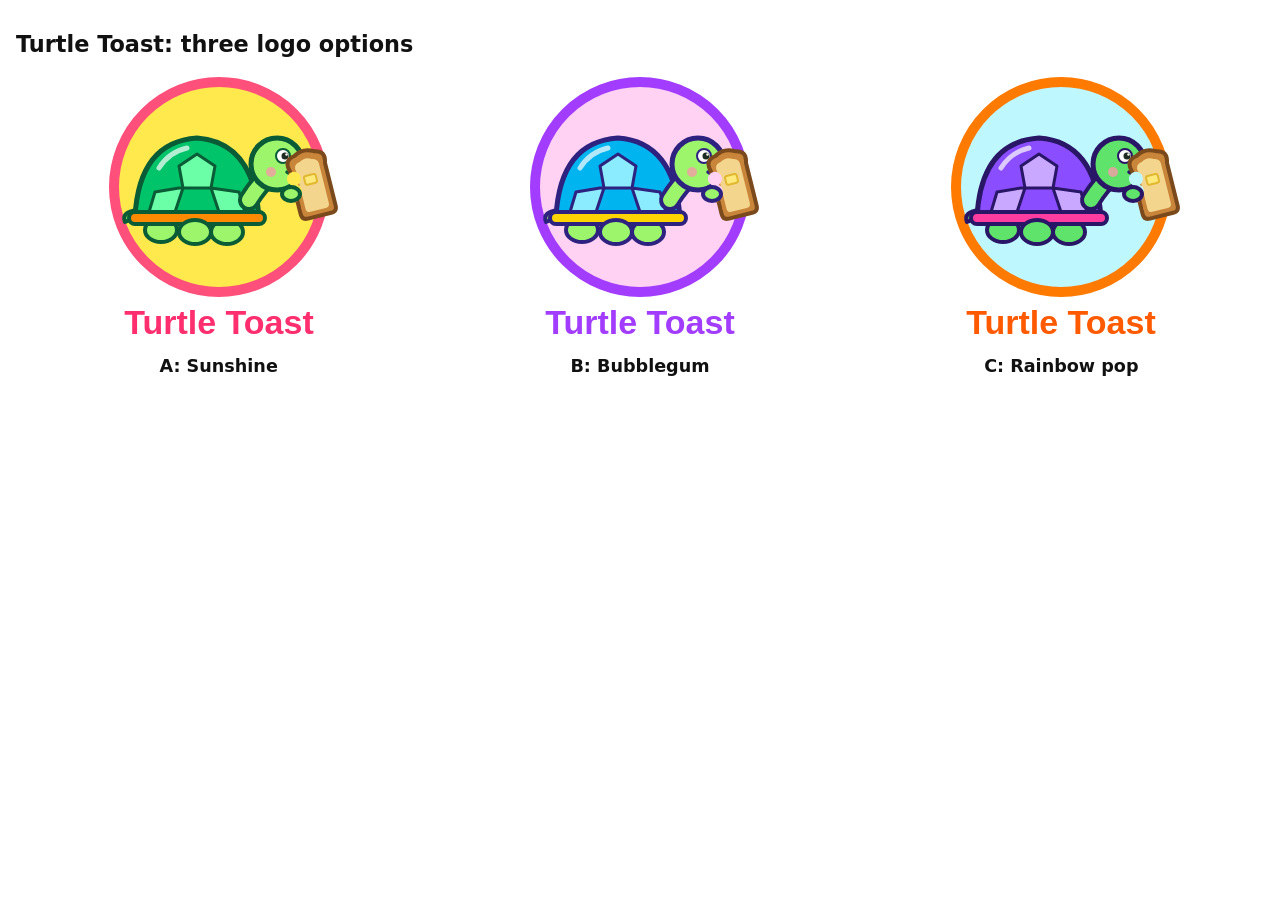
==== sketches/logo-options.html @ f9607ae1 "Add Turtle Toast logo options for the squad to choose from Co-Authored-By: Claude Opus 5.5 <noreply@" ====
<!doctype html><html lang="en"><head><meta charset="utf-8"><meta name="viewport" content="width=device-width,initial-scale=1"><title>Turtle Toast logo options</title>
<style>body{font-family:system-ui,sans-serif;background:#fff;color:#111;margin:0;padding:16px}h1{font-size:1.4rem}.row{display:flex;flex-wrap:wrap;gap:16px}figure{margin:0;flex:1 1 220px;text-align:center}img{width:100%;max-width:240px}figcaption{font-weight:700;font-size:1.1rem}</style></head>
<body><h1>Turtle Toast: three logo options</h1><div class="row">
<figure><svg style="width:100%;max-width:240px" xmlns="http://www.w3.org/2000/svg" viewBox="0 0 240 280" role="img" >
  <title>Option A, Sunshine: green turtle on yellow with pink ring</title>

  <!-- Background bubble -->
  <circle cx="120" cy="115" r="105" fill="#FFE94D"/>
  <circle cx="120" cy="115" r="105" fill="none" stroke="#FF4F7B" stroke-width="10"/>

  <!-- Back legs -->
  <ellipse cx="62" cy="158" rx="16" ry="12" fill="#9CF56B" stroke="#0A5C36" stroke-width="4"/>
  <ellipse cx="128" cy="160" rx="16" ry="12" fill="#9CF56B" stroke="#0A5C36" stroke-width="4"/>

  <!-- Little tail -->
  <path d="M38 138 Q22 140 26 150 Q34 146 44 146 Z" fill="#9CF56B" stroke="#0A5C36" stroke-width="4" stroke-linejoin="round"/>

  <!-- Shell -->
  <path d="M36 145 Q40 70 98 66 Q154 70 160 145 Z" fill="#00C46A" stroke="#0A5C36" stroke-width="5" stroke-linejoin="round"/>
  <!-- Shell pattern -->
  <path d="M98 82 L116 94 L112 116 L84 116 L80 94 Z" fill="#6BFFA8" stroke="#0A5C36" stroke-width="3" stroke-linejoin="round"/>
  <path d="M56 120 L80 116 L84 116 L76 140 L50 140 Z" fill="#6BFFA8" stroke="#0A5C36" stroke-width="3" stroke-linejoin="round"/>
  <path d="M112 116 L140 120 L146 140 L120 140 Z" fill="#6BFFA8" stroke="#0A5C36" stroke-width="3" stroke-linejoin="round"/>
  <!-- Shell rim -->
  <rect x="30" y="140" width="136" height="12" rx="6" fill="#FF8A00" stroke="#0A5C36" stroke-width="4"/>
  <!-- Shell shine -->
  <path d="M60 96 Q70 80 88 76" fill="none" stroke="#FFFFFF" stroke-width="5" stroke-linecap="round" opacity="0.7"/>

  <!-- Neck and head -->
  <path d="M150 128 Q160 112 170 104" fill="none" stroke="#0A5C36" stroke-width="22" stroke-linecap="round"/>
  <path d="M150 128 Q160 112 170 104" fill="none" stroke="#9CF56B" stroke-width="14" stroke-linecap="round"/>
  <circle cx="178" cy="92" r="26" fill="#9CF56B" stroke="#0A5C36" stroke-width="5"/>
  <!-- Eye -->
  <circle cx="184" cy="84" r="7" fill="#FFFFFF" stroke="#0A5C36" stroke-width="2"/>
  <circle cx="186" cy="84" r="3.5" fill="#1E2B22"/>
  <circle cx="187.5" cy="82.5" r="1.2" fill="#FFFFFF"/>
  <!-- Cheek -->
  <circle cx="172" cy="100" r="5" fill="#F59BA8" opacity="0.8"/>
  <!-- Happy munching mouth -->
  <path d="M188 100 Q196 106 202 98" fill="none" stroke="#0A5C36" stroke-width="3.5" stroke-linecap="round"/>

  <!-- Toast (with a bite out of it) -->
  <g transform="rotate(-14 208 118)">
    <path d="M196 96
             Q192 84 204 82 Q214 76 224 82 Q236 84 232 96
             L232 140 Q232 146 226 146 L202 146 Q196 146 196 140 Z"
          fill="#C9853A" stroke="#7A4A1C" stroke-width="4" stroke-linejoin="round"/>
    <path d="M202 98 Q200 90 208 89 Q214 85 220 89 Q227 90 226 98 L226 136 Q226 140 222 140 L206 140 Q202 140 202 136 Z"
          fill="#F4D58D"/>
    <!-- Bite -->
    <circle cx="198" cy="104" r="7" fill="#FFE94D"/>
    <circle cx="197" cy="116" r="6" fill="#FFE94D"/>
    <!-- Butter -->
    <rect x="208" y="104" width="12" height="9" rx="2" fill="#FFE97A" stroke="#E0B832" stroke-width="2"/>
    <!-- Crumbs -->
  </g>
  <circle cx="196" cy="128" r="2.5" fill="#C9853A"/>
  <circle cx="204" cy="136" r="2" fill="#C9853A"/>

  <!-- Front feet holding the toast -->
  <ellipse cx="192" cy="122" rx="9" ry="7" fill="#9CF56B" stroke="#0A5C36" stroke-width="4"/>
  <ellipse cx="96" cy="160" rx="16" ry="12" fill="#9CF56B" stroke="#0A5C36" stroke-width="4"/>

  <!-- Name -->
  <text x="120" y="262" text-anchor="middle"
        font-family="'Comic Sans MS', 'Chalkboard SE', 'Trebuchet MS', sans-serif"
        font-size="34" font-weight="700" fill="#FF2E6E">Turtle Toast</text>
</svg>
<figcaption>A: Sunshine</figcaption></figure>
<figure><svg style="width:100%;max-width:240px" xmlns="http://www.w3.org/2000/svg" viewBox="0 0 240 280" role="img" >
  <title>Option B, Bubblegum: blue turtle on pink with purple ring</title>

  <!-- Background bubble -->
  <circle cx="120" cy="115" r="105" fill="#FFD1F2"/>
  <circle cx="120" cy="115" r="105" fill="none" stroke="#A23CFF" stroke-width="10"/>

  <!-- Back legs -->
  <ellipse cx="62" cy="158" rx="16" ry="12" fill="#9CF56B" stroke="#2E2280" stroke-width="4"/>
  <ellipse cx="128" cy="160" rx="16" ry="12" fill="#9CF56B" stroke="#2E2280" stroke-width="4"/>

  <!-- Little tail -->
  <path d="M38 138 Q22 140 26 150 Q34 146 44 146 Z" fill="#9CF56B" stroke="#2E2280" stroke-width="4" stroke-linejoin="round"/>

  <!-- Shell -->
  <path d="M36 145 Q40 70 98 66 Q154 70 160 145 Z" fill="#00B4F0" stroke="#2E2280" stroke-width="5" stroke-linejoin="round"/>
  <!-- Shell pattern -->
  <path d="M98 82 L116 94 L112 116 L84 116 L80 94 Z" fill="#8BEBFF" stroke="#2E2280" stroke-width="3" stroke-linejoin="round"/>
  <path d="M56 120 L80 116 L84 116 L76 140 L50 140 Z" fill="#8BEBFF" stroke="#2E2280" stroke-width="3" stroke-linejoin="round"/>
  <path d="M112 116 L140 120 L146 140 L120 140 Z" fill="#8BEBFF" stroke="#2E2280" stroke-width="3" stroke-linejoin="round"/>
  <!-- Shell rim -->
  <rect x="30" y="140" width="136" height="12" rx="6" fill="#FFD400" stroke="#2E2280" stroke-width="4"/>
  <!-- Shell shine -->
  <path d="M60 96 Q70 80 88 76" fill="none" stroke="#FFFFFF" stroke-width="5" stroke-linecap="round" opacity="0.7"/>

  <!-- Neck and head -->
  <path d="M150 128 Q160 112 170 104" fill="none" stroke="#2E2280" stroke-width="22" stroke-linecap="round"/>
  <path d="M150 128 Q160 112 170 104" fill="none" stroke="#9CF56B" stroke-width="14" stroke-linecap="round"/>
  <circle cx="178" cy="92" r="26" fill="#9CF56B" stroke="#2E2280" stroke-width="5"/>
  <!-- Eye -->
  <circle cx="184" cy="84" r="7" fill="#FFFFFF" stroke="#2E2280" stroke-width="2"/>
  <circle cx="186" cy="84" r="3.5" fill="#1E2B22"/>
  <circle cx="187.5" cy="82.5" r="1.2" fill="#FFFFFF"/>
  <!-- Cheek -->
  <circle cx="172" cy="100" r="5" fill="#F59BA8" opacity="0.8"/>
  <!-- Happy munching mouth -->
  <path d="M188 100 Q196 106 202 98" fill="none" stroke="#2E2280" stroke-width="3.5" stroke-linecap="round"/>

  <!-- Toast (with a bite out of it) -->
  <g transform="rotate(-14 208 118)">
    <path d="M196 96
             Q192 84 204 82 Q214 76 224 82 Q236 84 232 96
             L232 140 Q232 146 226 146 L202 146 Q196 146 196 140 Z"
          fill="#C9853A" stroke="#7A4A1C" stroke-width="4" stroke-linejoin="round"/>
    <path d="M202 98 Q200 90 208 89 Q214 85 220 89 Q227 90 226 98 L226 136 Q226 140 222 140 L206 140 Q202 140 202 136 Z"
          fill="#F4D58D"/>
    <!-- Bite -->
    <circle cx="198" cy="104" r="7" fill="#FFD1F2"/>
    <circle cx="197" cy="116" r="6" fill="#FFD1F2"/>
    <!-- Butter -->
    <rect x="208" y="104" width="12" height="9" rx="2" fill="#FFE97A" stroke="#E0B832" stroke-width="2"/>
    <!-- Crumbs -->
  </g>
  <circle cx="196" cy="128" r="2.5" fill="#C9853A"/>
  <circle cx="204" cy="136" r="2" fill="#C9853A"/>

  <!-- Front feet holding the toast -->
  <ellipse cx="192" cy="122" rx="9" ry="7" fill="#9CF56B" stroke="#2E2280" stroke-width="4"/>
  <ellipse cx="96" cy="160" rx="16" ry="12" fill="#9CF56B" stroke="#2E2280" stroke-width="4"/>

  <!-- Name -->
  <text x="120" y="262" text-anchor="middle"
        font-family="'Comic Sans MS', 'Chalkboard SE', 'Trebuchet MS', sans-serif"
        font-size="34" font-weight="700" fill="#A23CFF">Turtle Toast</text>
</svg>
<figcaption>B: Bubblegum</figcaption></figure>
<figure><svg style="width:100%;max-width:240px" xmlns="http://www.w3.org/2000/svg" viewBox="0 0 240 280" role="img" >
  <title>Option C, Rainbow pop: purple turtle on light blue with orange ring</title>

  <!-- Background bubble -->
  <circle cx="120" cy="115" r="105" fill="#BFF7FF"/>
  <circle cx="120" cy="115" r="105" fill="none" stroke="#FF7A00" stroke-width="10"/>

  <!-- Back legs -->
  <ellipse cx="62" cy="158" rx="16" ry="12" fill="#5FE36A" stroke="#2A1666" stroke-width="4"/>
  <ellipse cx="128" cy="160" rx="16" ry="12" fill="#5FE36A" stroke="#2A1666" stroke-width="4"/>

  <!-- Little tail -->
  <path d="M38 138 Q22 140 26 150 Q34 146 44 146 Z" fill="#5FE36A" stroke="#2A1666" stroke-width="4" stroke-linejoin="round"/>

  <!-- Shell -->
  <path d="M36 145 Q40 70 98 66 Q154 70 160 145 Z" fill="#8A4DFF" stroke="#2A1666" stroke-width="5" stroke-linejoin="round"/>
  <!-- Shell pattern -->
  <path d="M98 82 L116 94 L112 116 L84 116 L80 94 Z" fill="#C9A8FF" stroke="#2A1666" stroke-width="3" stroke-linejoin="round"/>
  <path d="M56 120 L80 116 L84 116 L76 140 L50 140 Z" fill="#C9A8FF" stroke="#2A1666" stroke-width="3" stroke-linejoin="round"/>
  <path d="M112 116 L140 120 L146 140 L120 140 Z" fill="#C9A8FF" stroke="#2A1666" stroke-width="3" stroke-linejoin="round"/>
  <!-- Shell rim -->
  <rect x="30" y="140" width="136" height="12" rx="6" fill="#FF3DA0" stroke="#2A1666" stroke-width="4"/>
  <!-- Shell shine -->
  <path d="M60 96 Q70 80 88 76" fill="none" stroke="#FFFFFF" stroke-width="5" stroke-linecap="round" opacity="0.7"/>

  <!-- Neck and head -->
  <path d="M150 128 Q160 112 170 104" fill="none" stroke="#2A1666" stroke-width="22" stroke-linecap="round"/>
  <path d="M150 128 Q160 112 170 104" fill="none" stroke="#5FE36A" stroke-width="14" stroke-linecap="round"/>
  <circle cx="178" cy="92" r="26" fill="#5FE36A" stroke="#2A1666" stroke-width="5"/>
  <!-- Eye -->
  <circle cx="184" cy="84" r="7" fill="#FFFFFF" stroke="#2A1666" stroke-width="2"/>
  <circle cx="186" cy="84" r="3.5" fill="#1E2B22"/>
  <circle cx="187.5" cy="82.5" r="1.2" fill="#FFFFFF"/>
  <!-- Cheek -->
  <circle cx="172" cy="100" r="5" fill="#F59BA8" opacity="0.8"/>
  <!-- Happy munching mouth -->
  <path d="M188 100 Q196 106 202 98" fill="none" stroke="#2A1666" stroke-width="3.5" stroke-linecap="round"/>

  <!-- Toast (with a bite out of it) -->
  <g transform="rotate(-14 208 118)">
    <path d="M196 96
             Q192 84 204 82 Q214 76 224 82 Q236 84 232 96
             L232 140 Q232 146 226 146 L202 146 Q196 146 196 140 Z"
          fill="#C9853A" stroke="#7A4A1C" stroke-width="4" stroke-linejoin="round"/>
    <path d="M202 98 Q200 90 208 89 Q214 85 220 89 Q227 90 226 98 L226 136 Q226 140 222 140 L206 140 Q202 140 202 136 Z"
          fill="#F4D58D"/>
    <!-- Bite -->
    <circle cx="198" cy="104" r="7" fill="#BFF7FF"/>
    <circle cx="197" cy="116" r="6" fill="#BFF7FF"/>
    <!-- Butter -->
    <rect x="208" y="104" width="12" height="9" rx="2" fill="#FFE97A" stroke="#E0B832" stroke-width="2"/>
    <!-- Crumbs -->
  </g>
  <circle cx="196" cy="128" r="2.5" fill="#C9853A"/>
  <circle cx="204" cy="136" r="2" fill="#C9853A"/>

  <!-- Front feet holding the toast -->
  <ellipse cx="192" cy="122" rx="9" ry="7" fill="#5FE36A" stroke="#2A1666" stroke-width="4"/>
  <ellipse cx="96" cy="160" rx="16" ry="12" fill="#5FE36A" stroke="#2A1666" stroke-width="4"/>

  <!-- Name -->
  <text x="120" y="262" text-anchor="middle"
        font-family="'Comic Sans MS', 'Chalkboard SE', 'Trebuchet MS', sans-serif"
        font-size="34" font-weight="700" fill="#FF5A00">Turtle Toast</text>
</svg>
<figcaption>C: Rainbow pop</figcaption></figure>
</div></body></html>
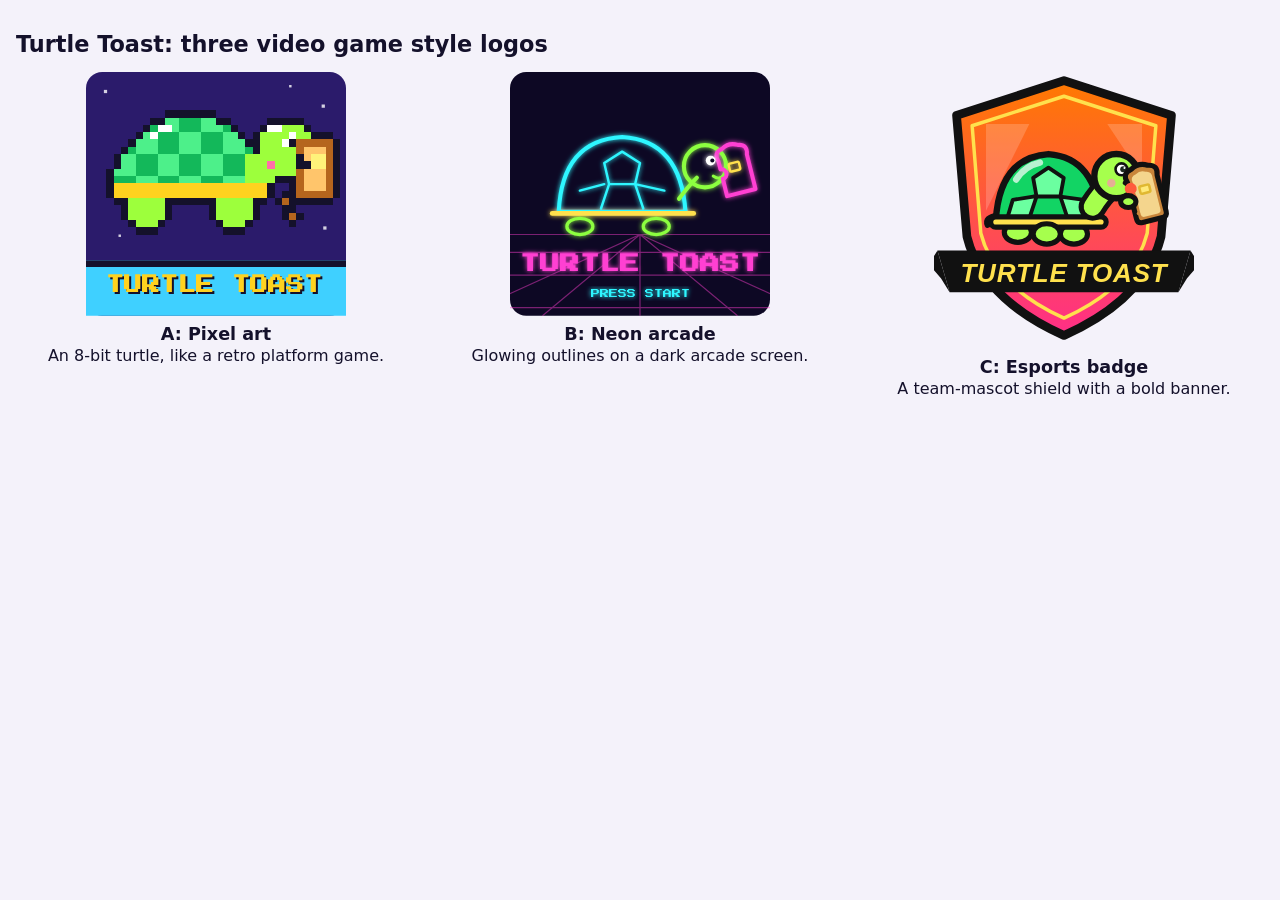
==== commit b843b7d7: "Add three video game style Turtle Toast logo options Co-Authored-By: Claude Opus 5.5 <noreply@anthro" ====
--- a/sketches/logo-options.html
+++ b/sketches/logo-options.html
@@ -1,202 +1,92 @@
 <!doctype html><html lang="en"><head><meta charset="utf-8"><meta name="viewport" content="width=device-width,initial-scale=1"><title>Turtle Toast logo options</title>
-<style>body{font-family:system-ui,sans-serif;background:#fff;color:#111;margin:0;padding:16px}h1{font-size:1.4rem}.row{display:flex;flex-wrap:wrap;gap:16px}figure{margin:0;flex:1 1 220px;text-align:center}img{width:100%;max-width:240px}figcaption{font-weight:700;font-size:1.1rem}</style></head>
-<body><h1>Turtle Toast: three logo options</h1><div class="row">
-<figure><svg style="width:100%;max-width:240px" xmlns="http://www.w3.org/2000/svg" viewBox="0 0 240 280" role="img" >
-  <title>Option A, Sunshine: green turtle on yellow with pink ring</title>
-
-  <!-- Background bubble -->
-  <circle cx="120" cy="115" r="105" fill="#FFE94D"/>
-  <circle cx="120" cy="115" r="105" fill="none" stroke="#FF4F7B" stroke-width="10"/>
-
-  <!-- Back legs -->
-  <ellipse cx="62" cy="158" rx="16" ry="12" fill="#9CF56B" stroke="#0A5C36" stroke-width="4"/>
-  <ellipse cx="128" cy="160" rx="16" ry="12" fill="#9CF56B" stroke="#0A5C36" stroke-width="4"/>
+<link rel="stylesheet" href="https://fonts.googleapis.com/css2?family=Press+Start+2P&display=swap">
+<style>body{font-family:system-ui,sans-serif;background:#F4F2FA;color:#14112B;margin:0;padding:16px}h1{font-size:1.4rem}.row{display:flex;flex-wrap:wrap;gap:24px}figure{margin:0;flex:1 1 240px;display:flex;flex-direction:column;align-items:center;gap:8px;text-align:center}figcaption{display:flex;flex-direction:column;gap:2px}figcaption strong{font-size:1.1rem}</style></head>
+<body><h1>Turtle Toast: three video game style logos</h1><div class="row"><figure><svg style="width:100%;max-width:260px;height:auto" xmlns="http://www.w3.org/2000/svg" viewBox="0 0 320 300" role="img"><title>Turtle Toast, pixel art: an 8-bit turtle eating toast</title>
+<rect width="320" height="300" rx="20" fill="#2B1B6B"/>
+<g fill="#FFFFFF" opacity="0.8"><rect x="22" y="22" width="4" height="4"/><rect x="290" y="40" width="4" height="4"/><rect x="250" y="16" width="3" height="3"/><rect x="40" y="200" width="3" height="3"/><rect x="292" y="190" width="4" height="4"/></g>
+<rect x="0" y="232" width="320" height="68" rx="0" fill="#3FD0FF"/><rect x="0" y="232" width="320" height="8" fill="#14112B"/>
+<g shape-rendering="crispEdges"><rect x="97" y="47" width="9" height="9" fill="#14112B"/><rect x="106" y="47" width="9" height="9" fill="#14112B"/><rect x="115" y="47" width="9" height="9" fill="#14112B"/><rect x="124" y="47" width="9" height="9" fill="#14112B"/><rect x="133" y="47" width="9" height="9" fill="#14112B"/><rect x="142" y="47" width="9" height="9" fill="#14112B"/><rect x="151" y="47" width="9" height="9" fill="#14112B"/><rect x="79" y="56" width="9" height="9" fill="#14112B"/><rect x="88" y="56" width="9" height="9" fill="#14112B"/><rect x="97" y="56" width="9" height="9" fill="#4DF08A"/><rect x="106" y="56" width="9" height="9" fill="#4DF08A"/><rect x="115" y="56" width="9" height="9" fill="#13B85A"/><rect x="124" y="56" width="9" height="9" fill="#13B85A"/><rect x="133" y="56" width="9" height="9" fill="#13B85A"/><rect x="142" y="56" width="9" height="9" fill="#4DF08A"/><rect x="151" y="56" width="9" height="9" fill="#4DF08A"/><rect x="160" y="56" width="9" height="9" fill="#14112B"/><rect x="169" y="56" width="9" height="9" fill="#14112B"/><rect x="223" y="56" width="9" height="9" fill="#14112B"/><rect x="232" y="56" width="9" height="9" fill="#14112B"/><rect x="241" y="56" width="9" height="9" fill="#14112B"/><rect x="250" y="56" width="9" height="9" fill="#14112B"/><rect x="259" y="56" width="9" height="9" fill="#14112B"/><rect x="70" y="65" width="9" height="9" fill="#14112B"/><rect x="79" y="65" width="9" height="9" fill="#13B85A"/><rect x="88" y="65" width="9" height="9" fill="#FFFFFF"/><rect x="97" y="65" width="9" height="9" fill="#FFFFFF"/><rect x="106" y="65" width="9" height="9" fill="#4DF08A"/><rect x="115" y="65" width="9" height="9" fill="#13B85A"/><rect x="124" y="65" width="9" height="9" fill="#13B85A"/><rect x="133" y="65" width="9" height="9" fill="#13B85A"/><rect x="142" y="65" width="9" height="9" fill="#4DF08A"/><rect x="151" y="65" width="9" height="9" fill="#4DF08A"/><rect x="160" y="65" width="9" height="9" fill="#4DF08A"/><rect x="169" y="65" width="9" height="9" fill="#13B85A"/><rect x="178" y="65" width="9" height="9" fill="#14112B"/><rect x="214" y="65" width="9" height="9" fill="#14112B"/><rect x="223" y="65" width="9" height="9" fill="#FFFFFF"/><rect x="232" y="65" width="9" height="9" fill="#FFFFFF"/><rect x="241" y="65" width="9" height="9" fill="#9DFF3C"/><rect x="250" y="65" width="9" height="9" fill="#9DFF3C"/><rect x="259" y="65" width="9" height="9" fill="#9DFF3C"/><rect x="268" y="65" width="9" height="9" fill="#14112B"/><rect x="61" y="74" width="9" height="9" fill="#14112B"/><rect x="70" y="74" width="9" height="9" fill="#4DF08A"/><rect x="79" y="74" width="9" height="9" fill="#FFFFFF"/><rect x="88" y="74" width="9" height="9" fill="#13B85A"/><rect x="97" y="74" width="9" height="9" fill="#13B85A"/><rect x="106" y="74" width="9" height="9" fill="#13B85A"/><rect x="115" y="74" width="9" height="9" fill="#4DF08A"/><rect x="124" y="74" width="9" height="9" fill="#4DF08A"/><rect x="133" y="74" width="9" height="9" fill="#4DF08A"/><rect x="142" y="74" width="9" height="9" fill="#13B85A"/><rect x="151" y="74" width="9" height="9" fill="#13B85A"/><rect x="160" y="74" width="9" height="9" fill="#13B85A"/><rect x="169" y="74" width="9" height="9" fill="#4DF08A"/><rect x="178" y="74" width="9" height="9" fill="#4DF08A"/><rect x="187" y="74" width="9" height="9" fill="#14112B"/><rect x="205" y="74" width="9" height="9" fill="#14112B"/><rect x="214" y="74" width="9" height="9" fill="#9DFF3C"/><rect x="223" y="74" width="9" height="9" fill="#9DFF3C"/><rect x="232" y="74" width="9" height="9" fill="#9DFF3C"/><rect x="241" y="74" width="9" height="9" fill="#9DFF3C"/><rect x="250" y="74" width="9" height="9" fill="#FFFFFF"/><rect x="259" y="74" width="9" height="9" fill="#9DFF3C"/><rect x="268" y="74" width="9" height="9" fill="#9DFF3C"/><rect x="277" y="74" width="9" height="9" fill="#14112B"/><rect x="286" y="74" width="9" height="9" fill="#14112B"/><rect x="295" y="74" width="9" height="9" fill="#14112B"/><rect x="52" y="83" width="9" height="9" fill="#14112B"/><rect x="61" y="83" width="9" height="9" fill="#4DF08A"/><rect x="70" y="83" width="9" height="9" fill="#4DF08A"/><rect x="79" y="83" width="9" height="9" fill="#4DF08A"/><rect x="88" y="83" width="9" height="9" fill="#13B85A"/><rect x="97" y="83" width="9" height="9" fill="#13B85A"/><rect x="106" y="83" width="9" height="9" fill="#13B85A"/><rect x="115" y="83" width="9" height="9" fill="#4DF08A"/><rect x="124" y="83" width="9" height="9" fill="#4DF08A"/><rect x="133" y="83" width="9" height="9" fill="#4DF08A"/><rect x="142" y="83" width="9" height="9" fill="#13B85A"/><rect x="151" y="83" width="9" height="9" fill="#13B85A"/><rect x="160" y="83" width="9" height="9" fill="#13B85A"/><rect x="169" y="83" width="9" height="9" fill="#4DF08A"/><rect x="178" y="83" width="9" height="9" fill="#4DF08A"/><rect x="187" y="83" width="9" height="9" fill="#4DF08A"/><rect x="196" y="83" width="9" height="9" fill="#14112B"/><rect x="205" y="83" width="9" height="9" fill="#14112B"/><rect x="214" y="83" width="9" height="9" fill="#9DFF3C"/><rect x="223" y="83" width="9" height="9" fill="#9DFF3C"/><rect x="232" y="83" width="9" height="9" fill="#9DFF3C"/><rect x="241" y="83" width="9" height="9" fill="#FFFFFF"/><rect x="250" y="83" width="9" height="9" fill="#14112B"/><rect x="259" y="83" width="9" height="9" fill="#B5651D"/><rect x="268" y="83" width="9" height="9" fill="#B5651D"/><rect x="277" y="83" width="9" height="9" fill="#B5651D"/><rect x="286" y="83" width="9" height="9" fill="#B5651D"/><rect x="295" y="83" width="9" height="9" fill="#B5651D"/><rect x="304" y="83" width="9" height="9" fill="#14112B"/><rect x="43" y="92" width="9" height="9" fill="#14112B"/><rect x="52" y="92" width="9" height="9" fill="#13B85A"/><rect x="61" y="92" width="9" height="9" fill="#4DF08A"/><rect x="70" y="92" width="9" height="9" fill="#4DF08A"/><rect x="79" y="92" width="9" height="9" fill="#4DF08A"/><rect x="88" y="92" width="9" height="9" fill="#13B85A"/><rect x="97" y="92" width="9" height="9" fill="#13B85A"/><rect x="106" y="92" width="9" height="9" fill="#13B85A"/><rect x="115" y="92" width="9" height="9" fill="#4DF08A"/><rect x="124" y="92" width="9" height="9" fill="#4DF08A"/><rect x="133" y="92" width="9" height="9" fill="#4DF08A"/><rect x="142" y="92" width="9" height="9" fill="#13B85A"/><rect x="151" y="92" width="9" height="9" fill="#13B85A"/><rect x="160" y="92" width="9" height="9" fill="#13B85A"/><rect x="169" y="92" width="9" height="9" fill="#4DF08A"/><rect x="178" y="92" width="9" height="9" fill="#4DF08A"/><rect x="187" y="92" width="9" height="9" fill="#4DF08A"/><rect x="196" y="92" width="9" height="9" fill="#13B85A"/><rect x="205" y="92" width="9" height="9" fill="#14112B"/><rect x="214" y="92" width="9" height="9" fill="#9DFF3C"/><rect x="223" y="92" width="9" height="9" fill="#9DFF3C"/><rect x="232" y="92" width="9" height="9" fill="#9DFF3C"/><rect x="241" y="92" width="9" height="9" fill="#9DFF3C"/><rect x="250" y="92" width="9" height="9" fill="#9DFF3C"/><rect x="259" y="92" width="9" height="9" fill="#B5651D"/><rect x="268" y="92" width="9" height="9" fill="#FFC56B"/><rect x="277" y="92" width="9" height="9" fill="#FFC56B"/><rect x="286" y="92" width="9" height="9" fill="#FFC56B"/><rect x="295" y="92" width="9" height="9" fill="#B5651D"/><rect x="304" y="92" width="9" height="9" fill="#14112B"/><rect x="34" y="101" width="9" height="9" fill="#14112B"/><rect x="43" y="101" width="9" height="9" fill="#4DF08A"/><rect x="52" y="101" width="9" height="9" fill="#4DF08A"/><rect x="61" y="101" width="9" height="9" fill="#13B85A"/><rect x="70" y="101" width="9" height="9" fill="#13B85A"/><rect x="79" y="101" width="9" height="9" fill="#13B85A"/><rect x="88" y="101" width="9" height="9" fill="#4DF08A"/><rect x="97" y="101" width="9" height="9" fill="#4DF08A"/><rect x="106" y="101" width="9" height="9" fill="#4DF08A"/><rect x="115" y="101" width="9" height="9" fill="#13B85A"/><rect x="124" y="101" width="9" height="9" fill="#13B85A"/><rect x="133" y="101" width="9" height="9" fill="#13B85A"/><rect x="142" y="101" width="9" height="9" fill="#4DF08A"/><rect x="151" y="101" width="9" height="9" fill="#4DF08A"/><rect x="160" y="101" width="9" height="9" fill="#4DF08A"/><rect x="169" y="101" width="9" height="9" fill="#13B85A"/><rect x="178" y="101" width="9" height="9" fill="#13B85A"/><rect x="187" y="101" width="9" height="9" fill="#13B85A"/><rect x="196" y="101" width="9" height="9" fill="#9DFF3C"/><rect x="205" y="101" width="9" height="9" fill="#9DFF3C"/><rect x="214" y="101" width="9" height="9" fill="#9DFF3C"/><rect x="223" y="101" width="9" height="9" fill="#9DFF3C"/><rect x="232" y="101" width="9" height="9" fill="#9DFF3C"/><rect x="241" y="101" width="9" height="9" fill="#9DFF3C"/><rect x="250" y="101" width="9" height="9" fill="#9DFF3C"/><rect x="259" y="101" width="9" height="9" fill="#14112B"/><rect x="268" y="101" width="9" height="9" fill="#FFC56B"/><rect x="277" y="101" width="9" height="9" fill="#FFF27A"/><rect x="286" y="101" width="9" height="9" fill="#FFF27A"/><rect x="295" y="101" width="9" height="9" fill="#B5651D"/><rect x="304" y="101" width="9" height="9" fill="#14112B"/><rect x="34" y="110" width="9" height="9" fill="#14112B"/><rect x="43" y="110" width="9" height="9" fill="#4DF08A"/><rect x="52" y="110" width="9" height="9" fill="#4DF08A"/><rect x="61" y="110" width="9" height="9" fill="#13B85A"/><rect x="70" y="110" width="9" height="9" fill="#13B85A"/><rect x="79" y="110" width="9" height="9" fill="#13B85A"/><rect x="88" y="110" width="9" height="9" fill="#4DF08A"/><rect x="97" y="110" width="9" height="9" fill="#4DF08A"/><rect x="106" y="110" width="9" height="9" fill="#4DF08A"/><rect x="115" y="110" width="9" height="9" fill="#13B85A"/><rect x="124" y="110" width="9" height="9" fill="#13B85A"/><rect x="133" y="110" width="9" height="9" fill="#13B85A"/><rect x="142" y="110" width="9" height="9" fill="#4DF08A"/><rect x="151" y="110" width="9" height="9" fill="#4DF08A"/><rect x="160" y="110" width="9" height="9" fill="#4DF08A"/><rect x="169" y="110" width="9" height="9" fill="#13B85A"/><rect x="178" y="110" width="9" height="9" fill="#13B85A"/><rect x="187" y="110" width="9" height="9" fill="#13B85A"/><rect x="196" y="110" width="9" height="9" fill="#9DFF3C"/><rect x="205" y="110" width="9" height="9" fill="#9DFF3C"/><rect x="214" y="110" width="9" height="9" fill="#9DFF3C"/><rect x="223" y="110" width="9" height="9" fill="#FF6FA8"/><rect x="232" y="110" width="9" height="9" fill="#9DFF3C"/><rect x="241" y="110" width="9" height="9" fill="#9DFF3C"/><rect x="250" y="110" width="9" height="9" fill="#9DFF3C"/><rect x="259" y="110" width="9" height="9" fill="#14112B"/><rect x="268" y="110" width="9" height="9" fill="#14112B"/><rect x="277" y="110" width="9" height="9" fill="#FFF27A"/><rect x="286" y="110" width="9" height="9" fill="#FFF27A"/><rect x="295" y="110" width="9" height="9" fill="#B5651D"/><rect x="304" y="110" width="9" height="9" fill="#14112B"/><rect x="25" y="119" width="9" height="9" fill="#14112B"/><rect x="34" y="119" width="9" height="9" fill="#4DF08A"/><rect x="43" y="119" width="9" height="9" fill="#4DF08A"/><rect x="52" y="119" width="9" height="9" fill="#4DF08A"/><rect x="61" y="119" width="9" height="9" fill="#13B85A"/><rect x="70" y="119" width="9" height="9" fill="#13B85A"/><rect x="79" y="119" width="9" height="9" fill="#13B85A"/><rect x="88" y="119" width="9" height="9" fill="#4DF08A"/><rect x="97" y="119" width="9" height="9" fill="#4DF08A"/><rect x="106" y="119" width="9" height="9" fill="#4DF08A"/><rect x="115" y="119" width="9" height="9" fill="#13B85A"/><rect x="124" y="119" width="9" height="9" fill="#13B85A"/><rect x="133" y="119" width="9" height="9" fill="#13B85A"/><rect x="142" y="119" width="9" height="9" fill="#4DF08A"/><rect x="151" y="119" width="9" height="9" fill="#4DF08A"/><rect x="160" y="119" width="9" height="9" fill="#4DF08A"/><rect x="169" y="119" width="9" height="9" fill="#13B85A"/><rect x="178" y="119" width="9" height="9" fill="#13B85A"/><rect x="187" y="119" width="9" height="9" fill="#13B85A"/><rect x="196" y="119" width="9" height="9" fill="#9DFF3C"/><rect x="205" y="119" width="9" height="9" fill="#9DFF3C"/><rect x="214" y="119" width="9" height="9" fill="#9DFF3C"/><rect x="223" y="119" width="9" height="9" fill="#9DFF3C"/><rect x="232" y="119" width="9" height="9" fill="#9DFF3C"/><rect x="241" y="119" width="9" height="9" fill="#9DFF3C"/><rect x="250" y="119" width="9" height="9" fill="#9DFF3C"/><rect x="259" y="119" width="9" height="9" fill="#B5651D"/><rect x="268" y="119" width="9" height="9" fill="#FFC56B"/><rect x="277" y="119" width="9" height="9" fill="#FFC56B"/><rect x="286" y="119" width="9" height="9" fill="#FFC56B"/><rect x="295" y="119" width="9" height="9" fill="#B5651D"/><rect x="304" y="119" width="9" height="9" fill="#14112B"/><rect x="25" y="128" width="9" height="9" fill="#14112B"/><rect x="34" y="128" width="9" height="9" fill="#13B85A"/><rect x="43" y="128" width="9" height="9" fill="#13B85A"/><rect x="52" y="128" width="9" height="9" fill="#13B85A"/><rect x="61" y="128" width="9" height="9" fill="#4DF08A"/><rect x="70" y="128" width="9" height="9" fill="#4DF08A"/><rect x="79" y="128" width="9" height="9" fill="#4DF08A"/><rect x="88" y="128" width="9" height="9" fill="#13B85A"/><rect x="97" y="128" width="9" height="9" fill="#13B85A"/><rect x="106" y="128" width="9" height="9" fill="#13B85A"/><rect x="115" y="128" width="9" height="9" fill="#4DF08A"/><rect x="124" y="128" width="9" height="9" fill="#4DF08A"/><rect x="133" y="128" width="9" height="9" fill="#4DF08A"/><rect x="142" y="128" width="9" height="9" fill="#13B85A"/><rect x="151" y="128" width="9" height="9" fill="#13B85A"/><rect x="160" y="128" width="9" height="9" fill="#13B85A"/><rect x="169" y="128" width="9" height="9" fill="#4DF08A"/><rect x="178" y="128" width="9" height="9" fill="#4DF08A"/><rect x="187" y="128" width="9" height="9" fill="#4DF08A"/><rect x="196" y="128" width="9" height="9" fill="#9DFF3C"/><rect x="205" y="128" width="9" height="9" fill="#9DFF3C"/><rect x="214" y="128" width="9" height="9" fill="#9DFF3C"/><rect x="223" y="128" width="9" height="9" fill="#9DFF3C"/><rect x="232" y="128" width="9" height="9" fill="#14112B"/><rect x="241" y="128" width="9" height="9" fill="#14112B"/><rect x="250" y="128" width="9" height="9" fill="#14112B"/><rect x="259" y="128" width="9" height="9" fill="#B5651D"/><rect x="268" y="128" width="9" height="9" fill="#FFC56B"/><rect x="277" y="128" width="9" height="9" fill="#FFC56B"/><rect x="286" y="128" width="9" height="9" fill="#FFC56B"/><rect x="295" y="128" width="9" height="9" fill="#B5651D"/><rect x="304" y="128" width="9" height="9" fill="#14112B"/><rect x="25" y="137" width="9" height="9" fill="#14112B"/><rect x="34" y="137" width="9" height="9" fill="#FFD21F"/><rect x="43" y="137" width="9" height="9" fill="#FFD21F"/><rect x="52" y="137" width="9" height="9" fill="#FFD21F"/><rect x="61" y="137" width="9" height="9" fill="#FFD21F"/><rect x="70" y="137" width="9" height="9" fill="#FFD21F"/><rect x="79" y="137" width="9" height="9" fill="#FFD21F"/><rect x="88" y="137" width="9" height="9" fill="#FFD21F"/><rect x="97" y="137" width="9" height="9" fill="#FFD21F"/><rect x="106" y="137" width="9" height="9" fill="#FFD21F"/><rect x="115" y="137" width="9" height="9" fill="#FFD21F"/><rect x="124" y="137" width="9" height="9" fill="#FFD21F"/><rect x="133" y="137" width="9" height="9" fill="#FFD21F"/><rect x="142" y="137" width="9" height="9" fill="#FFD21F"/><rect x="151" y="137" width="9" height="9" fill="#FFD21F"/><rect x="160" y="137" width="9" height="9" fill="#FFD21F"/><rect x="169" y="137" width="9" height="9" fill="#FFD21F"/><rect x="178" y="137" width="9" height="9" fill="#FFD21F"/><rect x="187" y="137" width="9" height="9" fill="#FFD21F"/><rect x="196" y="137" width="9" height="9" fill="#FFD21F"/><rect x="205" y="137" width="9" height="9" fill="#FFD21F"/><rect x="214" y="137" width="9" height="9" fill="#FFD21F"/><rect x="223" y="137" width="9" height="9" fill="#14112B"/><rect x="250" y="137" width="9" height="9" fill="#14112B"/><rect x="259" y="137" width="9" height="9" fill="#B5651D"/><rect x="268" y="137" width="9" height="9" fill="#FFC56B"/><rect x="277" y="137" width="9" height="9" fill="#FFC56B"/><rect x="286" y="137" width="9" height="9" fill="#FFC56B"/><rect x="295" y="137" width="9" height="9" fill="#B5651D"/><rect x="304" y="137" width="9" height="9" fill="#14112B"/><rect x="25" y="146" width="9" height="9" fill="#14112B"/><rect x="34" y="146" width="9" height="9" fill="#FFD21F"/><rect x="43" y="146" width="9" height="9" fill="#FFD21F"/><rect x="52" y="146" width="9" height="9" fill="#FFD21F"/><rect x="61" y="146" width="9" height="9" fill="#FFD21F"/><rect x="70" y="146" width="9" height="9" fill="#FFD21F"/><rect x="79" y="146" width="9" height="9" fill="#FFD21F"/><rect x="88" y="146" width="9" height="9" fill="#FFD21F"/><rect x="97" y="146" width="9" height="9" fill="#FFD21F"/><rect x="106" y="146" width="9" height="9" fill="#FFD21F"/><rect x="115" y="146" width="9" height="9" fill="#FFD21F"/><rect x="124" y="146" width="9" height="9" fill="#FFD21F"/><rect x="133" y="146" width="9" height="9" fill="#FFD21F"/><rect x="142" y="146" width="9" height="9" fill="#FFD21F"/><rect x="151" y="146" width="9" height="9" fill="#FFD21F"/><rect x="160" y="146" width="9" height="9" fill="#FFD21F"/><rect x="169" y="146" width="9" height="9" fill="#FFD21F"/><rect x="178" y="146" width="9" height="9" fill="#FFD21F"/><rect x="187" y="146" width="9" height="9" fill="#FFD21F"/><rect x="196" y="146" width="9" height="9" fill="#FFD21F"/><rect x="205" y="146" width="9" height="9" fill="#FFD21F"/><rect x="214" y="146" width="9" height="9" fill="#FFD21F"/><rect x="223" y="146" width="9" height="9" fill="#14112B"/><rect x="241" y="146" width="9" height="9" fill="#14112B"/><rect x="250" y="146" width="9" height="9" fill="#14112B"/><rect x="259" y="146" width="9" height="9" fill="#B5651D"/><rect x="268" y="146" width="9" height="9" fill="#B5651D"/><rect x="277" y="146" width="9" height="9" fill="#B5651D"/><rect x="286" y="146" width="9" height="9" fill="#B5651D"/><rect x="295" y="146" width="9" height="9" fill="#B5651D"/><rect x="304" y="146" width="9" height="9" fill="#14112B"/><rect x="34" y="155" width="9" height="9" fill="#14112B"/><rect x="43" y="155" width="9" height="9" fill="#14112B"/><rect x="52" y="155" width="9" height="9" fill="#9DFF3C"/><rect x="61" y="155" width="9" height="9" fill="#9DFF3C"/><rect x="70" y="155" width="9" height="9" fill="#9DFF3C"/><rect x="79" y="155" width="9" height="9" fill="#9DFF3C"/><rect x="88" y="155" width="9" height="9" fill="#9DFF3C"/><rect x="97" y="155" width="9" height="9" fill="#14112B"/><rect x="106" y="155" width="9" height="9" fill="#14112B"/><rect x="115" y="155" width="9" height="9" fill="#14112B"/><rect x="124" y="155" width="9" height="9" fill="#14112B"/><rect x="133" y="155" width="9" height="9" fill="#14112B"/><rect x="142" y="155" width="9" height="9" fill="#14112B"/><rect x="151" y="155" width="9" height="9" fill="#14112B"/><rect x="160" y="155" width="9" height="9" fill="#9DFF3C"/><rect x="169" y="155" width="9" height="9" fill="#9DFF3C"/><rect x="178" y="155" width="9" height="9" fill="#9DFF3C"/><rect x="187" y="155" width="9" height="9" fill="#9DFF3C"/><rect x="196" y="155" width="9" height="9" fill="#9DFF3C"/><rect x="205" y="155" width="9" height="9" fill="#14112B"/><rect x="214" y="155" width="9" height="9" fill="#14112B"/><rect x="232" y="155" width="9" height="9" fill="#14112B"/><rect x="241" y="155" width="9" height="9" fill="#B5651D"/><rect x="250" y="155" width="9" height="9" fill="#14112B"/><rect x="259" y="155" width="9" height="9" fill="#14112B"/><rect x="268" y="155" width="9" height="9" fill="#14112B"/><rect x="277" y="155" width="9" height="9" fill="#14112B"/><rect x="286" y="155" width="9" height="9" fill="#14112B"/><rect x="295" y="155" width="9" height="9" fill="#14112B"/><rect x="43" y="164" width="9" height="9" fill="#14112B"/><rect x="52" y="164" width="9" height="9" fill="#9DFF3C"/><rect x="61" y="164" width="9" height="9" fill="#9DFF3C"/><rect x="70" y="164" width="9" height="9" fill="#9DFF3C"/><rect x="79" y="164" width="9" height="9" fill="#9DFF3C"/><rect x="88" y="164" width="9" height="9" fill="#9DFF3C"/><rect x="97" y="164" width="9" height="9" fill="#14112B"/><rect x="151" y="164" width="9" height="9" fill="#14112B"/><rect x="160" y="164" width="9" height="9" fill="#9DFF3C"/><rect x="169" y="164" width="9" height="9" fill="#9DFF3C"/><rect x="178" y="164" width="9" height="9" fill="#9DFF3C"/><rect x="187" y="164" width="9" height="9" fill="#9DFF3C"/><rect x="196" y="164" width="9" height="9" fill="#9DFF3C"/><rect x="205" y="164" width="9" height="9" fill="#14112B"/><rect x="241" y="164" width="9" height="9" fill="#14112B"/><rect x="250" y="164" width="9" height="9" fill="#14112B"/><rect x="43" y="173" width="9" height="9" fill="#14112B"/><rect x="52" y="173" width="9" height="9" fill="#9DFF3C"/><rect x="61" y="173" width="9" height="9" fill="#9DFF3C"/><rect x="70" y="173" width="9" height="9" fill="#9DFF3C"/><rect x="79" y="173" width="9" height="9" fill="#9DFF3C"/><rect x="88" y="173" width="9" height="9" fill="#9DFF3C"/><rect x="97" y="173" width="9" height="9" fill="#14112B"/><rect x="151" y="173" width="9" height="9" fill="#14112B"/><rect x="160" y="173" width="9" height="9" fill="#9DFF3C"/><rect x="169" y="173" width="9" height="9" fill="#9DFF3C"/><rect x="178" y="173" width="9" height="9" fill="#9DFF3C"/><rect x="187" y="173" width="9" height="9" fill="#9DFF3C"/><rect x="196" y="173" width="9" height="9" fill="#9DFF3C"/><rect x="205" y="173" width="9" height="9" fill="#14112B"/><rect x="241" y="173" width="9" height="9" fill="#14112B"/><rect x="250" y="173" width="9" height="9" fill="#B5651D"/><rect x="259" y="173" width="9" height="9" fill="#14112B"/><rect x="52" y="182" width="9" height="9" fill="#14112B"/><rect x="61" y="182" width="9" height="9" fill="#9DFF3C"/><rect x="70" y="182" width="9" height="9" fill="#9DFF3C"/><rect x="79" y="182" width="9" height="9" fill="#9DFF3C"/><rect x="88" y="182" width="9" height="9" fill="#14112B"/><rect x="160" y="182" width="9" height="9" fill="#14112B"/><rect x="169" y="182" width="9" height="9" fill="#9DFF3C"/><rect x="178" y="182" width="9" height="9" fill="#9DFF3C"/><rect x="187" y="182" width="9" height="9" fill="#9DFF3C"/><rect x="196" y="182" width="9" height="9" fill="#14112B"/><rect x="250" y="182" width="9" height="9" fill="#14112B"/><rect x="61" y="191" width="9" height="9" fill="#14112B"/><rect x="70" y="191" width="9" height="9" fill="#14112B"/><rect x="79" y="191" width="9" height="9" fill="#14112B"/><rect x="169" y="191" width="9" height="9" fill="#14112B"/><rect x="178" y="191" width="9" height="9" fill="#14112B"/><rect x="187" y="191" width="9" height="9" fill="#14112B"/></g>
+<text x="160" y="276" text-anchor="middle" font-family="'Press Start 2P', 'Courier New', monospace" font-size="22" font-weight="700" fill="#14112B">TURTLE TOAST</text>
+<text x="158" y="273" text-anchor="middle" font-family="'Press Start 2P', 'Courier New', monospace" font-size="22" font-weight="700" fill="#FFD21F">TURTLE TOAST</text>
+</svg><figcaption><strong>A: Pixel art</strong><span>An 8-bit turtle, like a retro platform game.</span></figcaption></figure><figure><svg style="width:100%;max-width:260px;height:auto" xmlns="http://www.w3.org/2000/svg" viewBox="0 0 320 300" role="img"><title>Turtle Toast, neon arcade: a glowing outline turtle eating toast</title>
+<defs><filter id="glow" x="-30%" y="-30%" width="160%" height="160%"><feGaussianBlur stdDeviation="3.5" result="b"/><feMerge><feMergeNode in="b"/><feMergeNode in="SourceGraphic"/></feMerge></filter></defs>
+<rect width="320" height="300" rx="20" fill="#0D0824"/>
+<g stroke="#FF3FD2" stroke-width="1.5" opacity="0.45"><line x1="0" y1="200" x2="320" y2="200"/><line x1="0" y1="222" x2="320" y2="222"/><line x1="0" y1="250" x2="320" y2="250"/><line x1="0" y1="290" x2="320" y2="290"/><line x1="160" y1="200" x2="40" y2="300"/><line x1="160" y1="200" x2="280" y2="300"/><line x1="160" y1="200" x2="-60" y2="300"/><line x1="160" y1="200" x2="380" y2="300"/><line x1="160" y1="200" x2="160" y2="300"/></g>
+<g fill="none" stroke-linecap="round" stroke-linejoin="round" filter="url(#glow)">
+  <path d="M60 172 Q64 84 138 80 Q210 84 216 172 Z" stroke="#2EF6FF" stroke-width="5"/>
+  <path d="M138 98 L160 112 L154 138 L122 138 L116 112 Z M86 146 L116 138 M154 138 L190 146 M122 138 L112 168 M154 138 L164 168" stroke="#2EF6FF" stroke-width="3"/>
+  <line x1="52" y1="174" x2="226" y2="174" stroke="#FFE14D" stroke-width="6"/>
+  <ellipse cx="86" cy="190" rx="16" ry="10" stroke="#8CFF3F" stroke-width="4"/>
+  <ellipse cx="180" cy="190" rx="16" ry="10" stroke="#8CFF3F" stroke-width="4"/>
+  <path d="M208 156 Q220 140 230 130" stroke="#8CFF3F" stroke-width="5"/>
+  <circle cx="240" cy="116" r="26" stroke="#8CFF3F" stroke-width="5"/>
+  <path d="M250 128 Q258 134 264 126" stroke="#8CFF3F" stroke-width="3.5"/>
+  <g transform="rotate(-14 276 130)"><path d="M262 106 Q258 94 270 92 Q280 86 290 92 Q302 94 298 106 L298 150 L262 150 L262 128 A6 6 0 0 0 262 116 Z" stroke="#FF3FD2" stroke-width="5"/>
+  <rect x="273" y="112" width="13" height="10" rx="2" stroke="#FFE14D" stroke-width="3"/></g>
+</g>
+<circle cx="247" cy="109" r="6" fill="#FFFFFF" filter="url(#glow)"/><circle cx="249" cy="109" r="2.5" fill="#0D0824"/>
+<text x="160" y="248" text-anchor="middle" font-family="'Press Start 2P', 'Courier New', monospace" font-size="24" font-weight="700" fill="#FF3FD2" filter="url(#glow)">TURTLE TOAST</text>
+<text x="160" y="278" text-anchor="middle" font-family="'Press Start 2P', 'Courier New', monospace" font-size="11" fill="#2EF6FF" filter="url(#glow)">PRESS START</text>
+</svg><figcaption><strong>B: Neon arcade</strong><span>Glowing outlines on a dark arcade screen.</span></figcaption></figure><figure><svg style="width:100%;max-width:260px;height:auto" xmlns="http://www.w3.org/2000/svg" viewBox="0 0 300 320" role="img"><title>Turtle Toast, esports badge: a turtle mascot eating toast on a shield</title>
+<defs><linearGradient id="sh" x1="0" y1="0" x2="0" y2="1"><stop offset="0" stop-color="#FF7A00"/><stop offset="1" stop-color="#FF2E88"/></linearGradient></defs>
+<path d="M150 10 L274 50 L262 190 Q244 262 150 304 Q56 262 38 190 L26 50 Z" fill="url(#sh)" stroke="#111111" stroke-width="10" stroke-linejoin="round"/>
+<path d="M150 28 L256 62 L246 186 Q230 248 150 284 Q70 248 54 186 L44 62 Z" fill="none" stroke="#FFE14D" stroke-width="4" stroke-linejoin="round"/>
+<g fill="#FFFFFF" opacity="0.18"><path d="M60 60 L110 60 L60 160 Z"/><path d="M240 60 L240 120 L200 60 Z"/></g>
+<g transform="translate(36 30) scale(0.98)">
+  <ellipse cx="62" cy="158" rx="16" ry="12" fill="#A6FF4D" stroke="#111111" stroke-width="6"/>
+  <ellipse cx="128" cy="160" rx="16" ry="12" fill="#A6FF4D" stroke="#111111" stroke-width="6"/>
 
   <!-- Little tail -->
-  <path d="M38 138 Q22 140 26 150 Q34 146 44 146 Z" fill="#9CF56B" stroke="#0A5C36" stroke-width="4" stroke-linejoin="round"/>
+  <path d="M38 138 Q22 140 26 150 Q34 146 44 146 Z" fill="#A6FF4D" stroke="#111111" stroke-width="6" stroke-linejoin="round"/>
 
   <!-- Shell -->
-  <path d="M36 145 Q40 70 98 66 Q154 70 160 145 Z" fill="#00C46A" stroke="#0A5C36" stroke-width="5" stroke-linejoin="round"/>
+  <path d="M36 145 Q40 70 98 66 Q154 70 160 145 Z" fill="#12D464" stroke="#111111" stroke-width="7.5" stroke-linejoin="round"/>
   <!-- Shell pattern -->
-  <path d="M98 82 L116 94 L112 116 L84 116 L80 94 Z" fill="#6BFFA8" stroke="#0A5C36" stroke-width="3" stroke-linejoin="round"/>
-  <path d="M56 120 L80 116 L84 116 L76 140 L50 140 Z" fill="#6BFFA8" stroke="#0A5C36" stroke-width="3" stroke-linejoin="round"/>
-  <path d="M112 116 L140 120 L146 140 L120 140 Z" fill="#6BFFA8" stroke="#0A5C36" stroke-width="3" stroke-linejoin="round"/>
+  <path d="M98 82 L116 94 L112 116 L84 116 L80 94 Z" fill="#6BFFA0" stroke="#111111" stroke-width="4.5" stroke-linejoin="round"/>
+  <path d="M56 120 L80 116 L84 116 L76 140 L50 140 Z" fill="#6BFFA0" stroke="#111111" stroke-width="4.5" stroke-linejoin="round"/>
+  <path d="M112 116 L140 120 L146 140 L120 140 Z" fill="#6BFFA0" stroke="#111111" stroke-width="4.5" stroke-linejoin="round"/>
   <!-- Shell rim -->
-  <rect x="30" y="140" width="136" height="12" rx="6" fill="#FF8A00" stroke="#0A5C36" stroke-width="4"/>
+  <rect x="30" y="140" width="136" height="12" rx="6" fill="#FFE14D" stroke="#111111" stroke-width="6"/>
   <!-- Shell shine -->
-  <path d="M60 96 Q70 80 88 76" fill="none" stroke="#FFFFFF" stroke-width="5" stroke-linecap="round" opacity="0.7"/>
+  <path d="M60 96 Q70 80 88 76" fill="none" stroke="#FFFFFF" stroke-width="7.5" stroke-linecap="round" opacity="0.7"/>
 
   <!-- Neck and head -->
-  <path d="M150 128 Q160 112 170 104" fill="none" stroke="#0A5C36" stroke-width="22" stroke-linecap="round"/>
-  <path d="M150 128 Q160 112 170 104" fill="none" stroke="#9CF56B" stroke-width="14" stroke-linecap="round"/>
-  <circle cx="178" cy="92" r="26" fill="#9CF56B" stroke="#0A5C36" stroke-width="5"/>
+  <path d="M150 128 Q160 112 170 104" fill="none" stroke="#111111" stroke-width="33" stroke-linecap="round"/>
+  <path d="M150 128 Q160 112 170 104" fill="none" stroke="#A6FF4D" stroke-width="21" stroke-linecap="round"/>
+  <circle cx="178" cy="92" r="26" fill="#A6FF4D" stroke="#111111" stroke-width="7.5"/>
   <!-- Eye -->
-  <circle cx="184" cy="84" r="7" fill="#FFFFFF" stroke="#0A5C36" stroke-width="2"/>
+  <circle cx="184" cy="84" r="7" fill="#FFFFFF" stroke="#111111" stroke-width="3"/>
   <circle cx="186" cy="84" r="3.5" fill="#1E2B22"/>
   <circle cx="187.5" cy="82.5" r="1.2" fill="#FFFFFF"/>
   <!-- Cheek -->
   <circle cx="172" cy="100" r="5" fill="#F59BA8" opacity="0.8"/>
   <!-- Happy munching mouth -->
-  <path d="M188 100 Q196 106 202 98" fill="none" stroke="#0A5C36" stroke-width="3.5" stroke-linecap="round"/>
+  <path d="M188 100 Q196 106 202 98" fill="none" stroke="#111111" stroke-width="5.25" stroke-linecap="round"/>
 
   <!-- Toast (with a bite out of it) -->
   <g transform="rotate(-14 208 118)">
     <path d="M196 96
              Q192 84 204 82 Q214 76 224 82 Q236 84 232 96
              L232 140 Q232 146 226 146 L202 146 Q196 146 196 140 Z"
-          fill="#C9853A" stroke="#7A4A1C" stroke-width="4" stroke-linejoin="round"/>
+          fill="#C9853A" stroke="#111111" stroke-width="6" stroke-linejoin="round"/>
     <path d="M202 98 Q200 90 208 89 Q214 85 220 89 Q227 90 226 98 L226 136 Q226 140 222 140 L206 140 Q202 140 202 136 Z"
           fill="#F4D58D"/>
     <!-- Bite -->
-    <circle cx="198" cy="104" r="7" fill="#FFE94D"/>
-    <circle cx="197" cy="116" r="6" fill="#FFE94D"/>
+    <circle cx="198" cy="104" r="7" fill="#FF5A3C"/>
+    <circle cx="197" cy="116" r="6" fill="#FF5A3C"/>
     <!-- Butter -->
-    <rect x="208" y="104" width="12" height="9" rx="2" fill="#FFE97A" stroke="#E0B832" stroke-width="2"/>
+    <rect x="208" y="104" width="12" height="9" rx="2" fill="#FFE97A" stroke="#E0B832" stroke-width="3"/>
     <!-- Crumbs -->
   </g>
   <circle cx="196" cy="128" r="2.5" fill="#C9853A"/>
   <circle cx="204" cy="136" r="2" fill="#C9853A"/>
 
   <!-- Front feet holding the toast -->
-  <ellipse cx="192" cy="122" rx="9" ry="7" fill="#9CF56B" stroke="#0A5C36" stroke-width="4"/>
-  <ellipse cx="96" cy="160" rx="16" ry="12" fill="#9CF56B" stroke="#0A5C36" stroke-width="4"/>
+  <ellipse cx="192" cy="122" rx="9" ry="7" fill="#A6FF4D" stroke="#111111" stroke-width="6"/>
+  <ellipse cx="96" cy="160" rx="16" ry="12" fill="#A6FF4D" stroke="#111111" stroke-width="6"/>
 
-  <!-- Name -->
-  <text x="120" y="262" text-anchor="middle"
-        font-family="'Comic Sans MS', 'Chalkboard SE', 'Trebuchet MS', sans-serif"
-        font-size="34" font-weight="700" fill="#FF2E6E">Turtle Toast</text>
-</svg>
-<figcaption>A: Sunshine</figcaption></figure>
-<figure><svg style="width:100%;max-width:240px" xmlns="http://www.w3.org/2000/svg" viewBox="0 0 240 280" role="img" >
-  <title>Option B, Bubblegum: blue turtle on pink with purple ring</title>
-
-  <!-- Background bubble -->
-  <circle cx="120" cy="115" r="105" fill="#FFD1F2"/>
-  <circle cx="120" cy="115" r="105" fill="none" stroke="#A23CFF" stroke-width="10"/>
-
-  <!-- Back legs -->
-  <ellipse cx="62" cy="158" rx="16" ry="12" fill="#9CF56B" stroke="#2E2280" stroke-width="4"/>
-  <ellipse cx="128" cy="160" rx="16" ry="12" fill="#9CF56B" stroke="#2E2280" stroke-width="4"/>
-
-  <!-- Little tail -->
-  <path d="M38 138 Q22 140 26 150 Q34 146 44 146 Z" fill="#9CF56B" stroke="#2E2280" stroke-width="4" stroke-linejoin="round"/>
-
-  <!-- Shell -->
-  <path d="M36 145 Q40 70 98 66 Q154 70 160 145 Z" fill="#00B4F0" stroke="#2E2280" stroke-width="5" stroke-linejoin="round"/>
-  <!-- Shell pattern -->
-  <path d="M98 82 L116 94 L112 116 L84 116 L80 94 Z" fill="#8BEBFF" stroke="#2E2280" stroke-width="3" stroke-linejoin="round"/>
-  <path d="M56 120 L80 116 L84 116 L76 140 L50 140 Z" fill="#8BEBFF" stroke="#2E2280" stroke-width="3" stroke-linejoin="round"/>
-  <path d="M112 116 L140 120 L146 140 L120 140 Z" fill="#8BEBFF" stroke="#2E2280" stroke-width="3" stroke-linejoin="round"/>
-  <!-- Shell rim -->
-  <rect x="30" y="140" width="136" height="12" rx="6" fill="#FFD400" stroke="#2E2280" stroke-width="4"/>
-  <!-- Shell shine -->
-  <path d="M60 96 Q70 80 88 76" fill="none" stroke="#FFFFFF" stroke-width="5" stroke-linecap="round" opacity="0.7"/>
-
-  <!-- Neck and head -->
-  <path d="M150 128 Q160 112 170 104" fill="none" stroke="#2E2280" stroke-width="22" stroke-linecap="round"/>
-  <path d="M150 128 Q160 112 170 104" fill="none" stroke="#9CF56B" stroke-width="14" stroke-linecap="round"/>
-  <circle cx="178" cy="92" r="26" fill="#9CF56B" stroke="#2E2280" stroke-width="5"/>
-  <!-- Eye -->
-  <circle cx="184" cy="84" r="7" fill="#FFFFFF" stroke="#2E2280" stroke-width="2"/>
-  <circle cx="186" cy="84" r="3.5" fill="#1E2B22"/>
-  <circle cx="187.5" cy="82.5" r="1.2" fill="#FFFFFF"/>
-  <!-- Cheek -->
-  <circle cx="172" cy="100" r="5" fill="#F59BA8" opacity="0.8"/>
-  <!-- Happy munching mouth -->
-  <path d="M188 100 Q196 106 202 98" fill="none" stroke="#2E2280" stroke-width="3.5" stroke-linecap="round"/>
-
-  <!-- Toast (with a bite out of it) -->
-  <g transform="rotate(-14 208 118)">
-    <path d="M196 96
-             Q192 84 204 82 Q214 76 224 82 Q236 84 232 96
-             L232 140 Q232 146 226 146 L202 146 Q196 146 196 140 Z"
-          fill="#C9853A" stroke="#7A4A1C" stroke-width="4" stroke-linejoin="round"/>
-    <path d="M202 98 Q200 90 208 89 Q214 85 220 89 Q227 90 226 98 L226 136 Q226 140 222 140 L206 140 Q202 140 202 136 Z"
-          fill="#F4D58D"/>
-    <!-- Bite -->
-    <circle cx="198" cy="104" r="7" fill="#FFD1F2"/>
-    <circle cx="197" cy="116" r="6" fill="#FFD1F2"/>
-    <!-- Butter -->
-    <rect x="208" y="104" width="12" height="9" rx="2" fill="#FFE97A" stroke="#E0B832" stroke-width="2"/>
-    <!-- Crumbs -->
   </g>
-  <circle cx="196" cy="128" r="2.5" fill="#C9853A"/>
-  <circle cx="204" cy="136" r="2" fill="#C9853A"/>
-
-  <!-- Front feet holding the toast -->
-  <ellipse cx="192" cy="122" rx="9" ry="7" fill="#9CF56B" stroke="#2E2280" stroke-width="4"/>
-  <ellipse cx="96" cy="160" rx="16" ry="12" fill="#9CF56B" stroke="#2E2280" stroke-width="4"/>
-
-  <!-- Name -->
-  <text x="120" y="262" text-anchor="middle"
-        font-family="'Comic Sans MS', 'Chalkboard SE', 'Trebuchet MS', sans-serif"
-        font-size="34" font-weight="700" fill="#A23CFF">Turtle Toast</text>
-</svg>
-<figcaption>B: Bubblegum</figcaption></figure>
-<figure><svg style="width:100%;max-width:240px" xmlns="http://www.w3.org/2000/svg" viewBox="0 0 240 280" role="img" >
-  <title>Option C, Rainbow pop: purple turtle on light blue with orange ring</title>
-
-  <!-- Background bubble -->
-  <circle cx="120" cy="115" r="105" fill="#BFF7FF"/>
-  <circle cx="120" cy="115" r="105" fill="none" stroke="#FF7A00" stroke-width="10"/>
-
-  <!-- Back legs -->
-  <ellipse cx="62" cy="158" rx="16" ry="12" fill="#5FE36A" stroke="#2A1666" stroke-width="4"/>
-  <ellipse cx="128" cy="160" rx="16" ry="12" fill="#5FE36A" stroke="#2A1666" stroke-width="4"/>
-
-  <!-- Little tail -->
-  <path d="M38 138 Q22 140 26 150 Q34 146 44 146 Z" fill="#5FE36A" stroke="#2A1666" stroke-width="4" stroke-linejoin="round"/>
-
-  <!-- Shell -->
-  <path d="M36 145 Q40 70 98 66 Q154 70 160 145 Z" fill="#8A4DFF" stroke="#2A1666" stroke-width="5" stroke-linejoin="round"/>
-  <!-- Shell pattern -->
-  <path d="M98 82 L116 94 L112 116 L84 116 L80 94 Z" fill="#C9A8FF" stroke="#2A1666" stroke-width="3" stroke-linejoin="round"/>
-  <path d="M56 120 L80 116 L84 116 L76 140 L50 140 Z" fill="#C9A8FF" stroke="#2A1666" stroke-width="3" stroke-linejoin="round"/>
-  <path d="M112 116 L140 120 L146 140 L120 140 Z" fill="#C9A8FF" stroke="#2A1666" stroke-width="3" stroke-linejoin="round"/>
-  <!-- Shell rim -->
-  <rect x="30" y="140" width="136" height="12" rx="6" fill="#FF3DA0" stroke="#2A1666" stroke-width="4"/>
-  <!-- Shell shine -->
-  <path d="M60 96 Q70 80 88 76" fill="none" stroke="#FFFFFF" stroke-width="5" stroke-linecap="round" opacity="0.7"/>
-
-  <!-- Neck and head -->
-  <path d="M150 128 Q160 112 170 104" fill="none" stroke="#2A1666" stroke-width="22" stroke-linecap="round"/>
-  <path d="M150 128 Q160 112 170 104" fill="none" stroke="#5FE36A" stroke-width="14" stroke-linecap="round"/>
-  <circle cx="178" cy="92" r="26" fill="#5FE36A" stroke="#2A1666" stroke-width="5"/>
-  <!-- Eye -->
-  <circle cx="184" cy="84" r="7" fill="#FFFFFF" stroke="#2A1666" stroke-width="2"/>
-  <circle cx="186" cy="84" r="3.5" fill="#1E2B22"/>
-  <circle cx="187.5" cy="82.5" r="1.2" fill="#FFFFFF"/>
-  <!-- Cheek -->
-  <circle cx="172" cy="100" r="5" fill="#F59BA8" opacity="0.8"/>
-  <!-- Happy munching mouth -->
-  <path d="M188 100 Q196 106 202 98" fill="none" stroke="#2A1666" stroke-width="3.5" stroke-linecap="round"/>
-
-  <!-- Toast (with a bite out of it) -->
-  <g transform="rotate(-14 208 118)">
-    <path d="M196 96
-             Q192 84 204 82 Q214 76 224 82 Q236 84 232 96
-             L232 140 Q232 146 226 146 L202 146 Q196 146 196 140 Z"
-          fill="#C9853A" stroke="#7A4A1C" stroke-width="4" stroke-linejoin="round"/>
-    <path d="M202 98 Q200 90 208 89 Q214 85 220 89 Q227 90 226 98 L226 136 Q226 140 222 140 L206 140 Q202 140 202 136 Z"
-          fill="#F4D58D"/>
-    <!-- Bite -->
-    <circle cx="198" cy="104" r="7" fill="#BFF7FF"/>
-    <circle cx="197" cy="116" r="6" fill="#BFF7FF"/>
-    <!-- Butter -->
-    <rect x="208" y="104" width="12" height="9" rx="2" fill="#FFE97A" stroke="#E0B832" stroke-width="2"/>
-    <!-- Crumbs -->
-  </g>
-  <circle cx="196" cy="128" r="2.5" fill="#C9853A"/>
-  <circle cx="204" cy="136" r="2" fill="#C9853A"/>
-
-  <!-- Front feet holding the toast -->
-  <ellipse cx="192" cy="122" rx="9" ry="7" fill="#5FE36A" stroke="#2A1666" stroke-width="4"/>
-  <ellipse cx="96" cy="160" rx="16" ry="12" fill="#5FE36A" stroke="#2A1666" stroke-width="4"/>
-
-  <!-- Name -->
-  <text x="120" y="262" text-anchor="middle"
-        font-family="'Comic Sans MS', 'Chalkboard SE', 'Trebuchet MS', sans-serif"
-        font-size="34" font-weight="700" fill="#FF5A00">Turtle Toast</text>
-</svg>
-<figcaption>C: Rainbow pop</figcaption></figure>
-</div></body></html>
+<path d="M4 206 L296 206 L282 254 L18 254 Z" fill="#111111"/>
+<path d="M4 206 L-6 222 L8 238 L18 254 Z M296 206 L306 222 L292 238 L282 254 Z" fill="#111111"/>
+<text x="150" y="242" text-anchor="middle" font-family="'Arial Black', 'Helvetica Neue', Impact, sans-serif" font-style="italic" font-weight="900" font-size="30" fill="#FFE14D" letter-spacing="1">TURTLE TOAST</text>
+</svg><figcaption><strong>C: Esports badge</strong><span>A team-mascot shield with a bold banner.</span></figcaption></figure></div></body></html>
